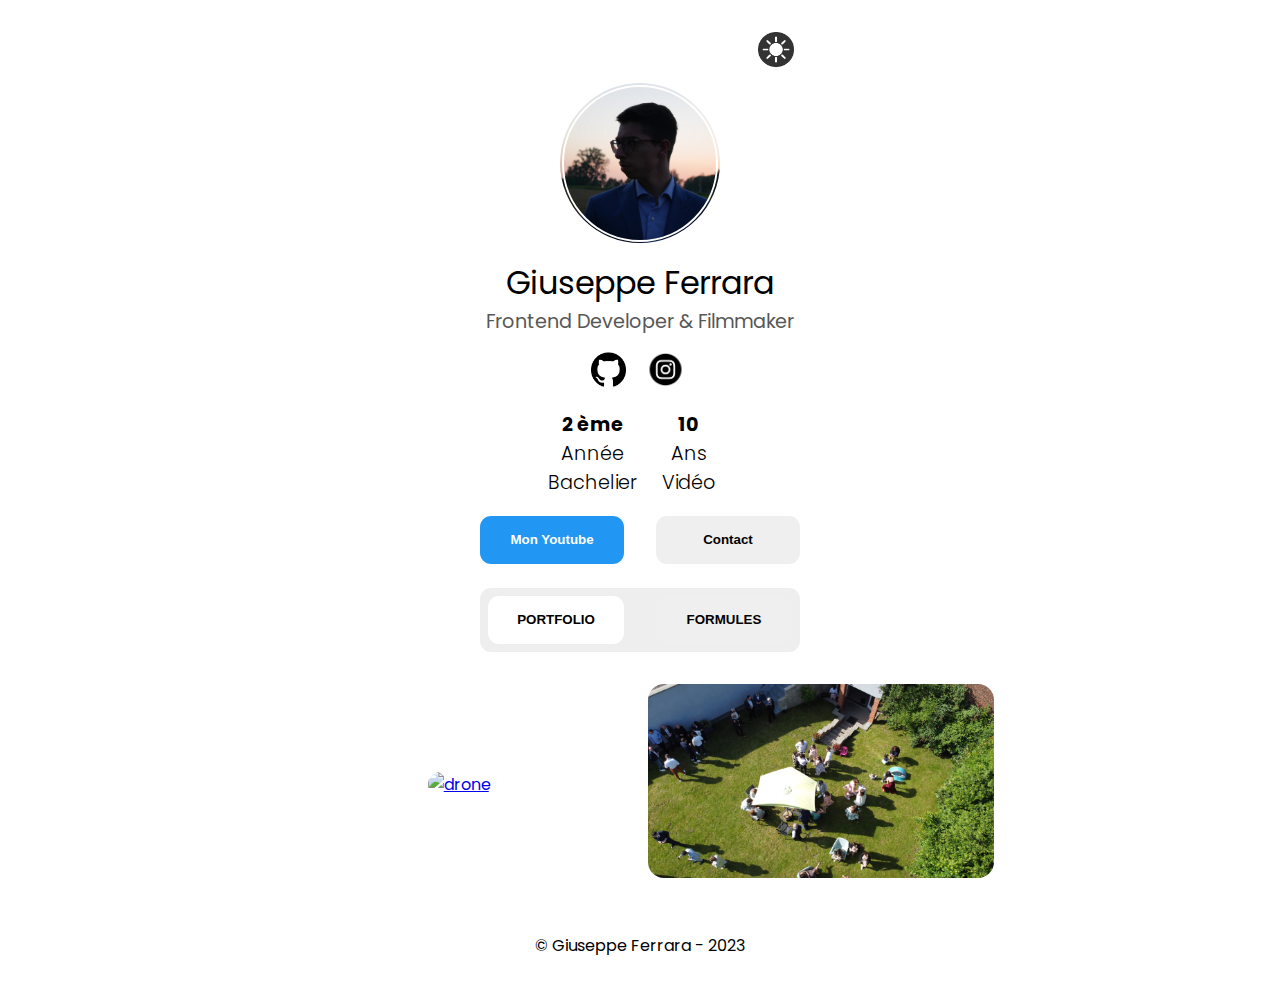
==== index.html @ 47b02d71 "VERSION 1" ====
<!DOCTYPE html>
<html lang="fr">
<head>
    <meta charset="UTF-8">
    <meta name="viewport" content="width=device-width, initial-scale=1.0">
    <title>Visual Dream</title>
    <link rel="preconnect" href="https://fonts.googleapis.com">
    <link rel="preconnect" href="https://fonts.gstatic.com" crossorigin>
    <link href="https://fonts.googleapis.com/css2?family=Poppins:wght@100;200;300;400;500;600;700;800;900&display=swap" rel="stylesheet">
    <link rel="stylesheet" href="style.css">
    <script src="script.js" defer></script>
</head>
    <body>
        <section class="hero">
            <img id="toggleTheme" class="theme-btn" src="./assets/theme_light.png" alt="theme icon">
            <div class="hero-pic">
                <div class="inner-circle"></div>
                <img src="/assets/moi.JPG" alt="Giuseppe Ferrara">
            </div>
            <div class="hero-info">
                <h1>Giuseppe Ferrara</h1>
                <h2>Frontend Developer & Filmmaker</h2>
                <div class="logo-container">
                    <a href="https://github.com/gfer0005">
                        <img src="/assets/github_light.png" alt="github logo">
                    </a>
                    <a href="https://instagram.com/gius_filmmaker">
                        <img src="/assets/instagram-light.png" alt="instagram logo">
                    </a>
                </div>
            </div>
        </section>

        <section class="experience">
            <h2><b>2 ème</b> <br>Année<br> 
                Bachelier
            </h2>
            <h2><b>10 </b> <br>Ans<br> 
                Vidéo
            </h2>
        </section>

        <section class="cta">
            <a href="https://youtube.com/">
                <button class="btn download-btn">Mon Youtube</button>
            </a>

            <a href="mailto:giuseppe.pro.ferrara@hotmail.com">
                <button class="btn contact-btn">Contact</button>
            </a>
        </section>

        <section class="portfolio-skills">
            <div class="btn-bg">
                <button class="btn-2 active-btn" id="portfolio-btn">PORTFOLIO</button>
                <button class="btn-2" id="skills-btn">FORMULES</button>
            </div>
        </section>
        <section class="portfolio" id="portfolio">
            <div class="wrapper project-wrapper">
                <a href="https://youtube.com/">
                    <img src="/assets/drone-1.JPG" alt="drone">
                </a>
            </div>
            <div class="wrapper project-wrapper">
                <a href="https://youtube.com/">
                    <img src="/assets/drone-2.JPG" alt="drone">
                </a>
            </div>
        </section>

        <section class="skills" id="skills">
            <div class="wrapper">
                <h3>Essentiel</h3>
                <article class="packs">
                    <p>5h de présence</p>
                    <p>Film ou photos de la cérémonie 15min</p>
                    <p>Séquence drone</p>
                    <p>12-15 min de film</p>
                    <p>200-300 photos brutes</p>
                    <p class="prix">Prix : 600€</p>
                </article>
            </div>
            <div class="wrapper">
                <h3>Unique</h3>
                <article class="packs">
                    <p>8h de présence</p>
                    <p>Film de la cérémonie (30min)</p>
                    <p>Séquence drone</p>
                    <p>Qualité UHD</p>
                    <p>200-300 photos retouchées</p>
                    <p class="prix">Prix : 800€</p>
                </article>
            </div>
            <div class="wrapper">
                <h3>Complet</h3>
                <article class="packs">
                    <p>9h de présence</p>
                    <p>Film de la cérémonie (30min)</p>
                    <p>Séquence drone</p>
                    <p>Qualité UHD</p>
                    <p>200-300 photos retouchées</p>
                    <p class="prix">Prix : 1000€</p>
                </article>
            </div>
            <div class="wrapper">
                <h3>Pro</h3>
                <article class="packs">
                    <p>10h de présence</p>
                    <p>Film de la cérémonie (30min)</p>
                    <p>Séquence drone</p>
                    <p>Qualité UHD</p>
                    <p>200-300 photos retouchées</p>
                    <p class="prix">Prix : 1100€</p>
                </article>
            </div>
        </section>
    
        <footer><p>&copy Giuseppe Ferrara - 2023</p></footer>
    </body>
</html>
---- style.css ----
:root {
    /*LIGHT MODE */
    --primary-font: "Poppins", sans-serif;
    --primary-bg-color: #ffffff;
    --primary-text-color: #000000;
    --secondary-color: #575757;
    --btn-bg-color: #2196f3;
    --cta-hover-color: #167bce;
    --btn-bg-light: #eeeeee;

    /* DARK MODE */
    --dark-primary-bg-color: #222222;
    --dark-primary-text-color: #ffffff;
    --dark-secondary-color: #a2a2a2;
    --dark-btn-bg-color: #1e88e5;
    --dark-cta-hover-color: #0d5e8c;
    --dark-btn-bg-light: #eeeeee;

}

.dark-theme{
    --primary-bg-color: var(--dark-primary-bg-color);
    --primary-text-color: var(--dark-primary-text-color);
    --secondary-color: var(--dark-secondary-color);
    --btn-bg-color: var(--dark-btn-bg-color);
    --cta-hover-color: var(--dark-cta-hover-color);
    --btn-bg-light: var(--dark-btn-bg-light);
}


body {
    margin: 0;
    background-color: var(--primary-bg-color);
    font-family: var(--primary-font);
}

.theme-btn{
    position: relative;
    left: 8.5rem;
}

h1,
h2, 
h3, 
p{
    margin: 0;
    cursor: default;
}

article, 
footer, 
.hero, 
.logo-container, 
.experience, 
.cta, 
.portfolio-skills, 
.btn-bg, 
.portfolio,
.skills{
    display: flex;
}

.hero, .portfolio, .skills, article {
    flex-direction: column;
}

.hero, .btn-bg, .portfolio, .skills{
    align-items: center;
}

.theme-btn, .logo-container a,  .logo-container img {
    height: 2.2rem;
}

.hero, .experience, .wrapper{
    text-align: center;
}

article, .hero, .logo-container, .portfolio, .skills{
    gap: 1rem;
}

.hero-pic{
    width: 10rem;
    height: 10rem;
    border-radius: 50%;
    overflow: hidden;
    position: relative;
}

.inner-circle{
    content: "";
    position: absolute;
    top: 0.1rem;
    left: 0.1rem;
    bottom: 0.1rem;
    right: 0.1rem;
    border-radius: 50%;
    border: 0.18rem solid var(--primary-bg-color);
    z-index: 1;
}

.hero-pic img, .wrapper img {
    width: 100%;
}

.hero-pic img{
    object-fit: cover;
}

.hero-info h1, h2{
    font-weight: 400;
}

article p, .hero-info h2{
    color: var(--secondary-color);
}

.hero-info h2{
    font-size: 1.2rem;
    margin: 0 0 1rem 0;
}

footer, .logo-container, .experience, .cta, .portfolio-skills, .btn-bg{
    justify-content: center;
}

.experience{
    margin: auto;
    margin-top: 1.4rem;
    max-width: 20rem;
}

.experience b{
    font-weight: 700;
}

.experience h2{
    align-items: center;
    width: 30%;
    font-weight: 300;
    font-size: 1.2rem;
}

.cta{
    margin-top: 1.2rem;
}

.cta, .btn-bg{
    gap: 2rem;
}

.btn, .btn-2, .btn-bg {
    border-radius: 0.7rem;
    border: none;
}

.btn, .btn-2, .btn-bg, .wrapper h3 {
    font-weight: 600;
}

.btn, .btn-2, .btn-bg, .wrapper, .project-wrapper {
    transition: transform 0.3s cubic-bezier(0.175, 0.885, 0.32, 1.275);
} 

.download-btn:hover{
    background-color: var(--cta-hover-color);
}

.theme-btn, .download-btn:hover, .contact-btn:hover, .btn-2:hover, .wrapper img:hover{
    cursor: pointer;
}

.btn:hover, .btn-2:hover, .project-wrapper:hover,  .logo-container a:hover{
    transform: scale(0.98);
}

.btn:active, .btn-2:active, .project-wrapper:active, .logo-container a:active{
    transform: scale(1);
}

.contact-btn:hover, .download-btn{
    background-color: var(--btn-bg-color);
    color: white;
}

.contact-btn:hover{
    transition: background-color 0.3s ease, color 0.3 ease;
}

.btn-2:hover, .active-btn{
    background-color: white;
}

.btn, .btn-2{
    height: 3rem;
}

.btn {
    width: 9rem;
}

.btn-2 {
    width: 8.5rem;
}

.download-btn{
    transition: background-color 0.3s ease;
}

.portfolio-skills{
    height: 4rem;
    position: relative;
    margin-top: 1.5rem;
}

.btn-bg, .wrapper{
    width: 20rem;
}

article p, .btn-bg {
    background-color: var(--btn-bg-light);
}

.hero, .portfolio, .skills{
    margin-top: 2rem;
}


.wrapper img {
    border-radius: 1rem;
}

article,
.wrapper h3{
    margin-bottom: 1.5rem;
}

article {
    flex-wrap: wrap;
}

article p{
    border-radius: 0.5rem;
    flex-grow: 20;
    padding: 1rem;
}

.prix{
    background-color: #5fb0f2;
    color: white;
    font-weight: 600;
}


footer{
    margin: 3rem 0;
}

@media screen and (min-width: 900px){
    .skills, .portfolio{
        flex-direction: row;
        width: 45rem;
    }
    .skills{
        margin: 2rem auto 0;
        justify-content: center;
    }

    .portfolio{
        margin: 2rem auto;
        flex-wrap: wrap;
        justify-content: center;
    }
    .wrapper{
        width: calc(48%);
        flex-wrap: wrap;
    }
}
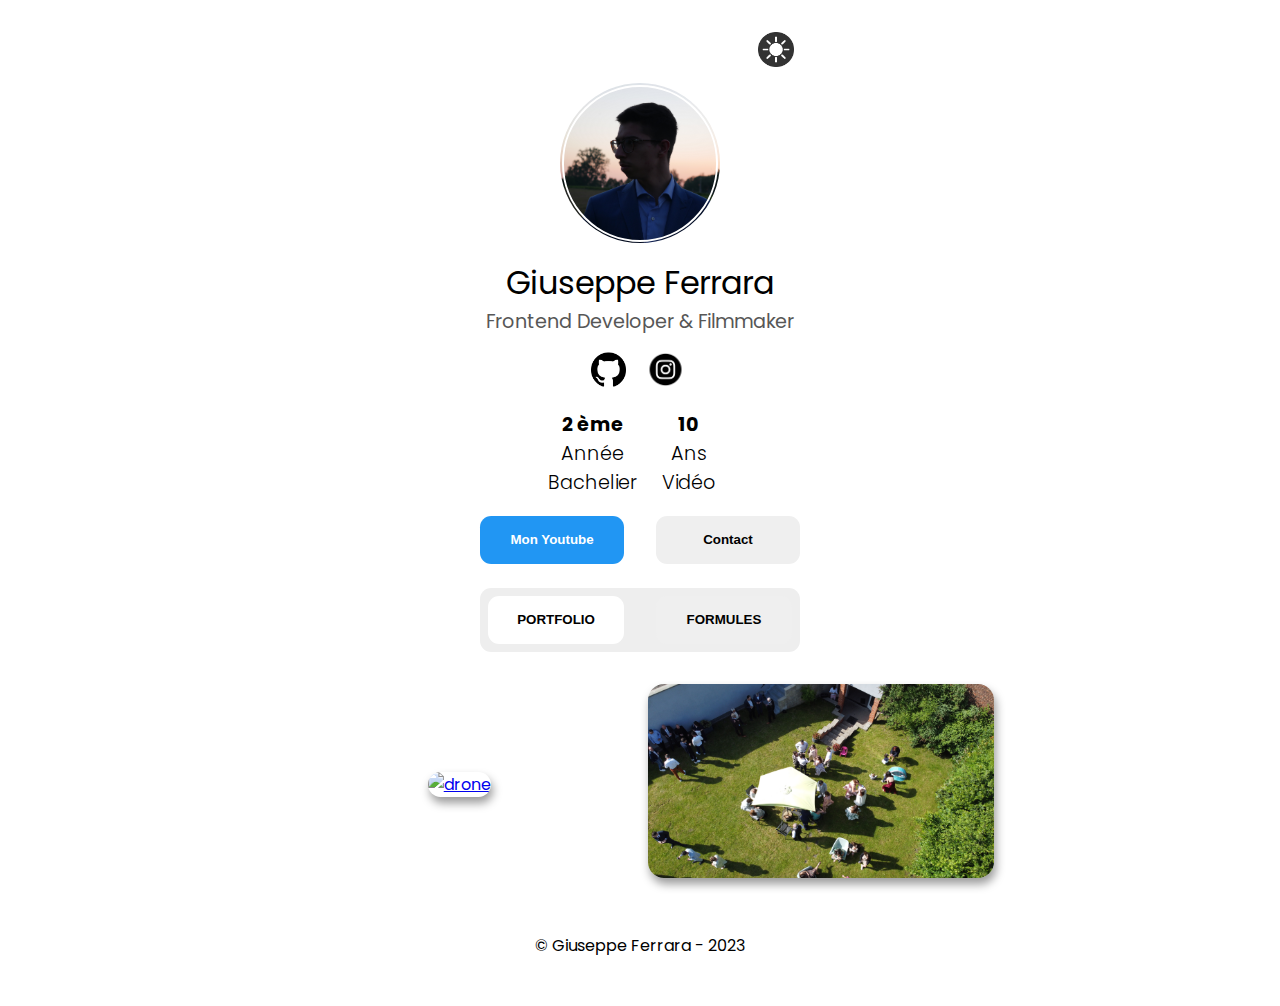
==== commit 877c6635: "update link" ====
--- a/index.html
+++ b/index.html
@@ -41,7 +41,7 @@
         </section>
 
         <section class="cta">
-            <a href="https://youtube.com/">
+            <a href="https://www.youtube.com/@giuseppeferrara117">
                 <button class="btn download-btn">Mon Youtube</button>
             </a>
 
@@ -58,12 +58,12 @@
         </section>
         <section class="portfolio" id="portfolio">
             <div class="wrapper project-wrapper">
-                <a href="https://youtube.com/">
+                <a href="https://www.youtube.com/@giuseppeferrara117">
                     <img src="/assets/drone-1.JPG" alt="drone">
                 </a>
             </div>
             <div class="wrapper project-wrapper">
-                <a href="https://youtube.com/">
+                <a href="https://www.youtube.com/@giuseppeferrara117">
                     <img src="/assets/drone-2.JPG" alt="drone">
                 </a>
             </div>
--- a/style.css
+++ b/style.css
@@ -111,6 +111,7 @@
 
 .hero-info h1, h2{
     font-weight: 400;
+    color: var(--primary-text-color);
 }
 
 article p, .hero-info h2{
@@ -237,6 +238,11 @@
     margin-bottom: 1.5rem;
 }
 
+.wrapper h3{
+    color: var(--primary-text-color);
+    /* text-decoration: underline; */
+}
+
 article {
     flex-wrap: wrap;
 }
@@ -258,6 +264,14 @@
     margin: 3rem 0;
 }
 
+footer p{
+    color: var(--primary-text-color);
+}
+
+.project-wrapper img {
+    box-shadow: 2px 6px 10px rgba(0, 0, 0, 0.4);
+}
+
 @media screen and (min-width: 900px){
     .skills, .portfolio{
         flex-direction: row;
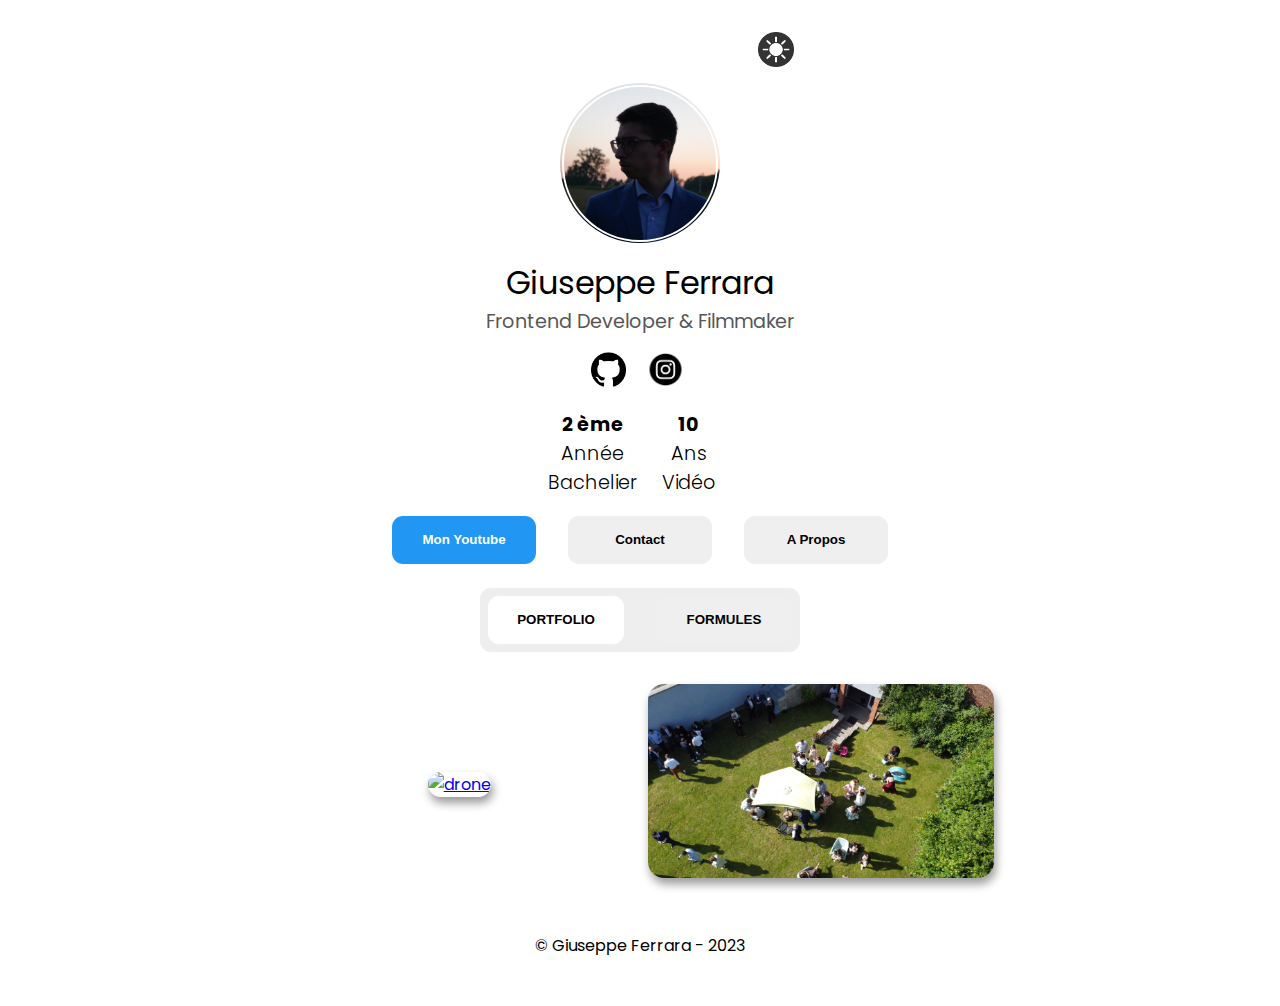
==== commit d772facd: "Portoflio : about me page html and css" ====
--- a/index.html
+++ b/index.html
@@ -12,7 +12,7 @@
 </head>
     <body>
         <section class="hero">
-            <img id="toggleTheme" class="theme-btn" src="./assets/theme_light.png" alt="theme icon">
+            <img id="toggleTheme" class="theme-btn" src="/assets/theme_light.png" alt="theme-icon">
             <div class="hero-pic">
                 <div class="inner-circle"></div>
                 <img src="/assets/moi.JPG" alt="Giuseppe Ferrara">
@@ -22,10 +22,10 @@
                 <h2>Frontend Developer & Filmmaker</h2>
                 <div class="logo-container">
                     <a href="https://github.com/gfer0005">
-                        <img src="/assets/github_light.png" alt="github logo">
+                        <img src="/assets/github_light.png" alt="github" id="github">
                     </a>
                     <a href="https://instagram.com/gius_filmmaker">
-                        <img src="/assets/instagram-light.png" alt="instagram logo">
+                        <img src="/assets/instagram-light.png" alt="instagram" id="instagram">
                     </a>
                 </div>
             </div>
@@ -47,6 +47,10 @@
 
             <a href="mailto:giuseppe.pro.ferrara@hotmail.com">
                 <button class="btn contact-btn">Contact</button>
+            </a>
+
+            <a href="/Pages/about-me.html">
+                <button class="btn contact-btn">A Propos</button>
             </a>
         </section>
 
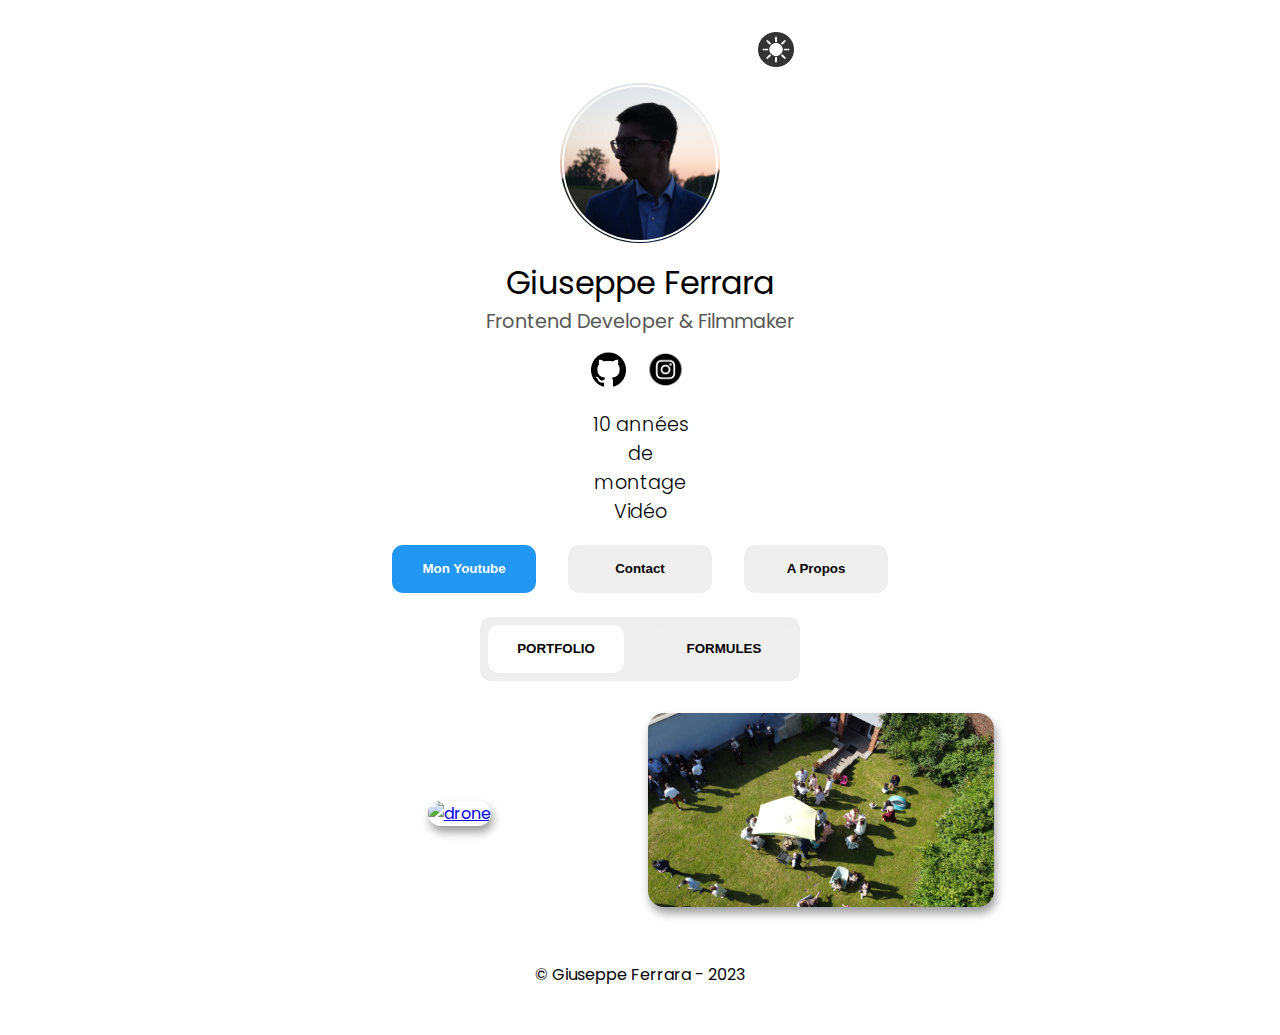
==== commit e999a721: "Portfolio : mail sytem" ====
--- a/index.html
+++ b/index.html
@@ -32,12 +32,7 @@
         </section>
 
         <section class="experience">
-            <h2><b>2 ème</b> <br>Année<br> 
-                Bachelier
-            </h2>
-            <h2><b>10 </b> <br>Ans<br> 
-                Vidéo
-            </h2>
+            <h2>10 années de montage Vidéo</h2>
         </section>
 
         <section class="cta">
@@ -45,12 +40,10 @@
                 <button class="btn download-btn">Mon Youtube</button>
             </a>
 
-            <a href="mailto:giuseppe.pro.ferrara@hotmail.com">
-                <button class="btn contact-btn">Contact</button>
-            </a>
-
+            <button class="btn contact-btn" id="contact-btn">Contact</button>
+            
             <a href="/Pages/about-me.html">
-                <button class="btn contact-btn">A Propos</button>
+                <button class="btn" id="about-me-btn">A Propos</button>
             </a>
         </section>
 
--- a/style.css
+++ b/style.css
@@ -146,6 +146,7 @@
 
 .cta{
     margin-top: 1.2rem;
+    flex-wrap: wrap;
 }
 
 .cta, .btn-bg{
@@ -270,6 +271,11 @@
 
 .project-wrapper img {
     box-shadow: 2px 6px 10px rgba(0, 0, 0, 0.4);
+}
+
+
+#about-me-btn{
+    cursor: pointer;
 }
 
 @media screen and (min-width: 900px){
@@ -291,4 +297,6 @@
         width: calc(48%);
         flex-wrap: wrap;
     }
+
+    
 }